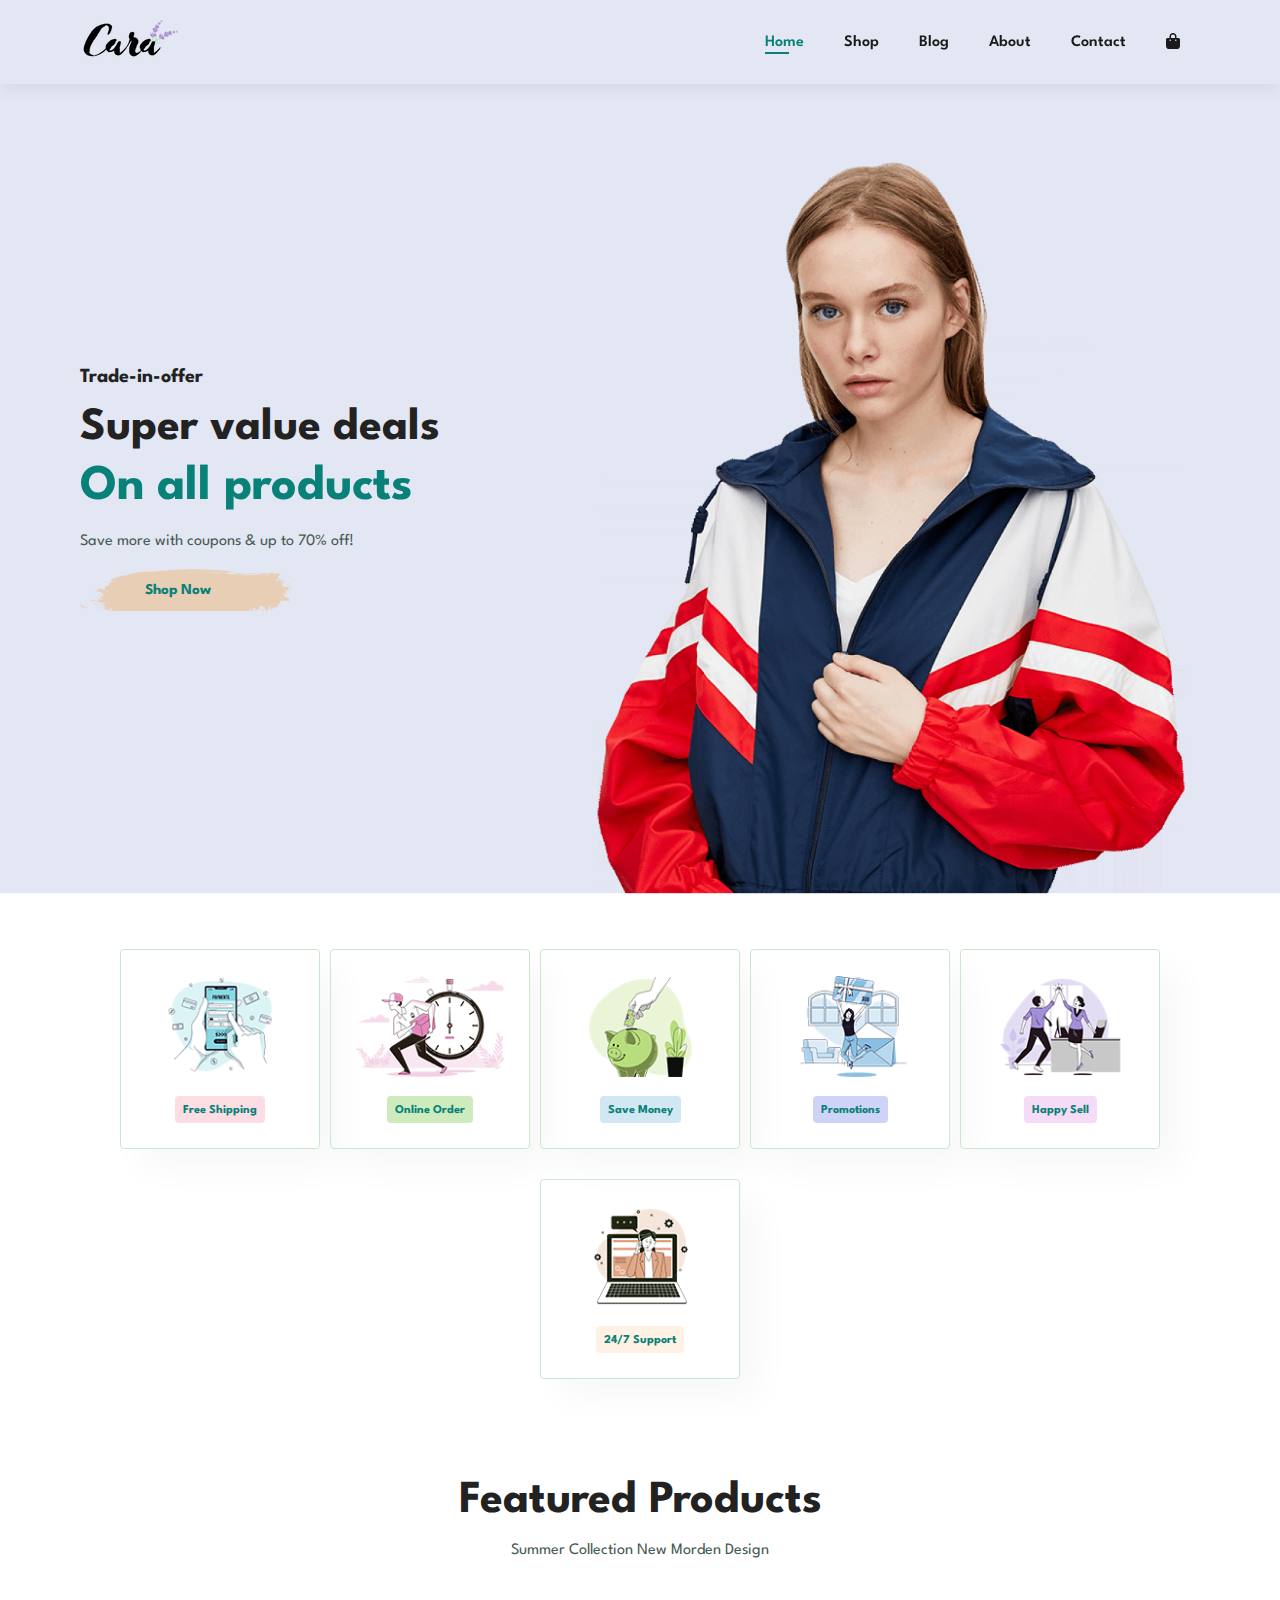
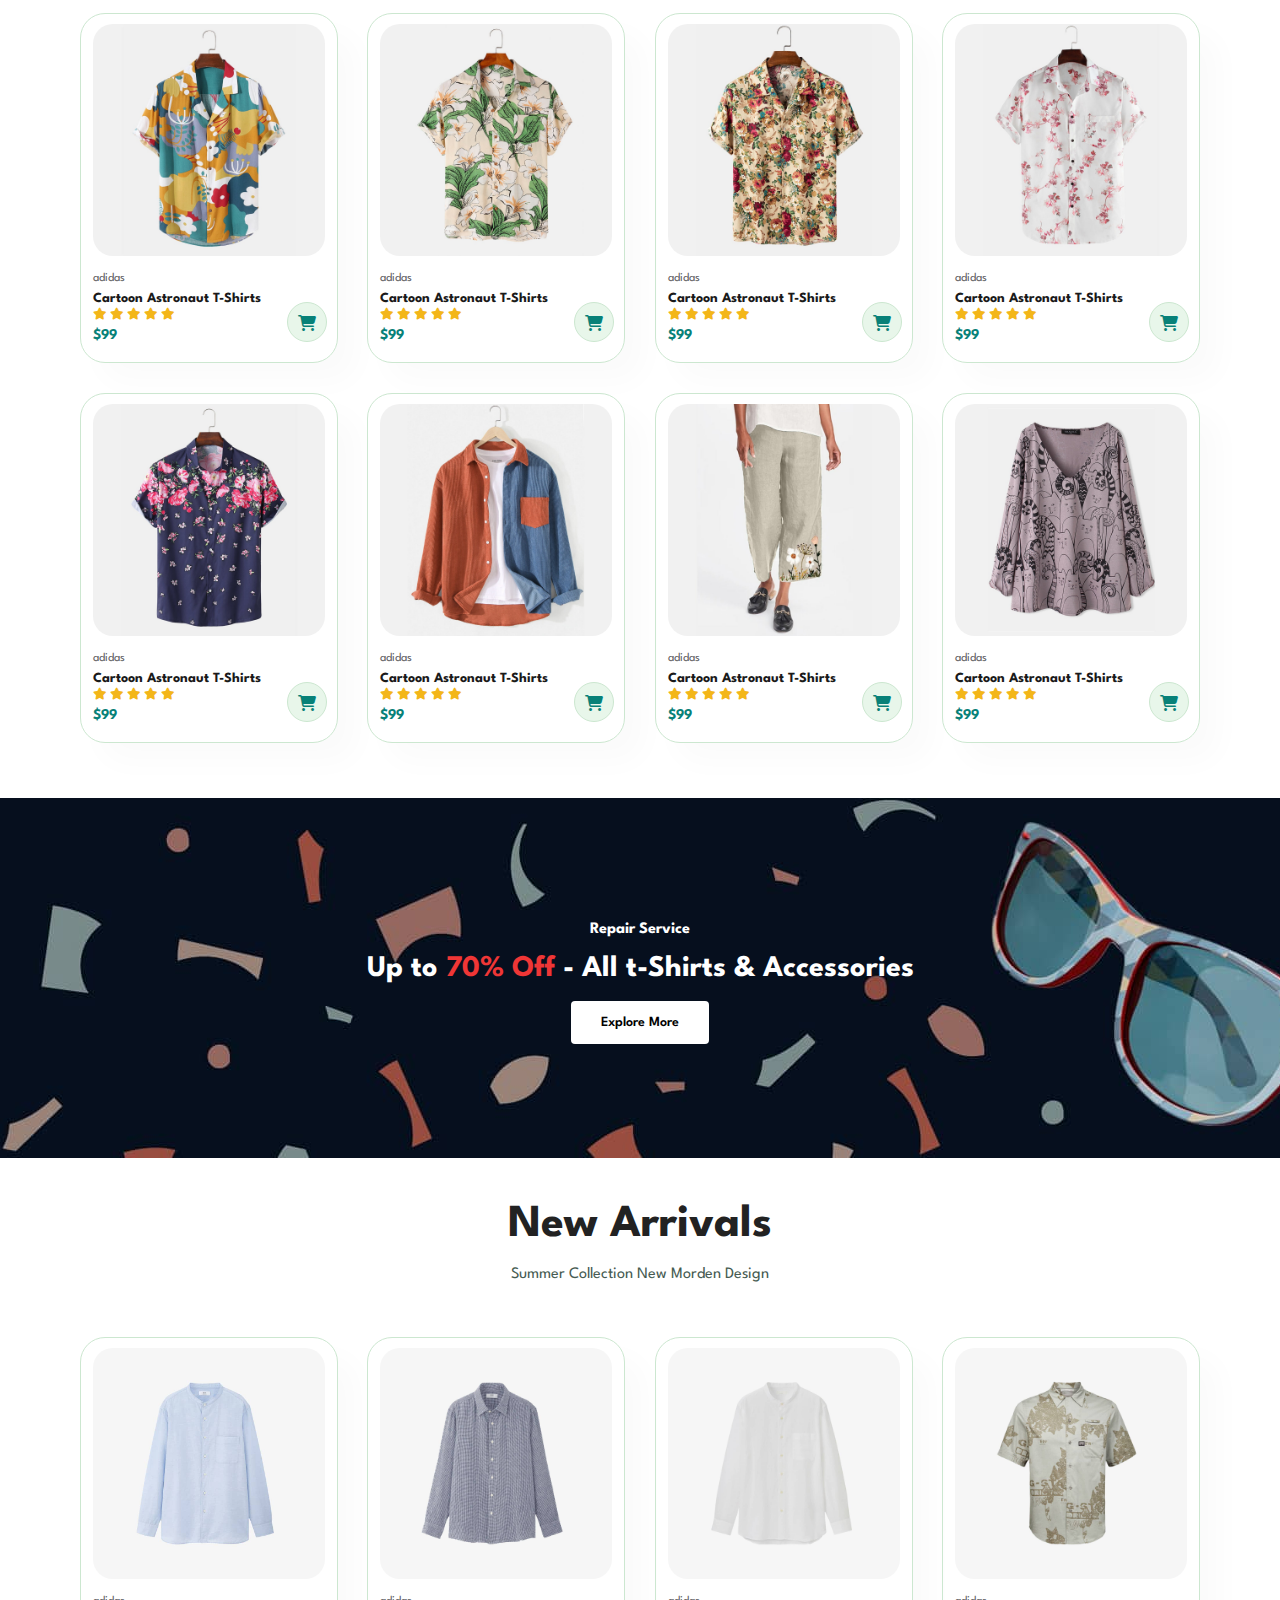
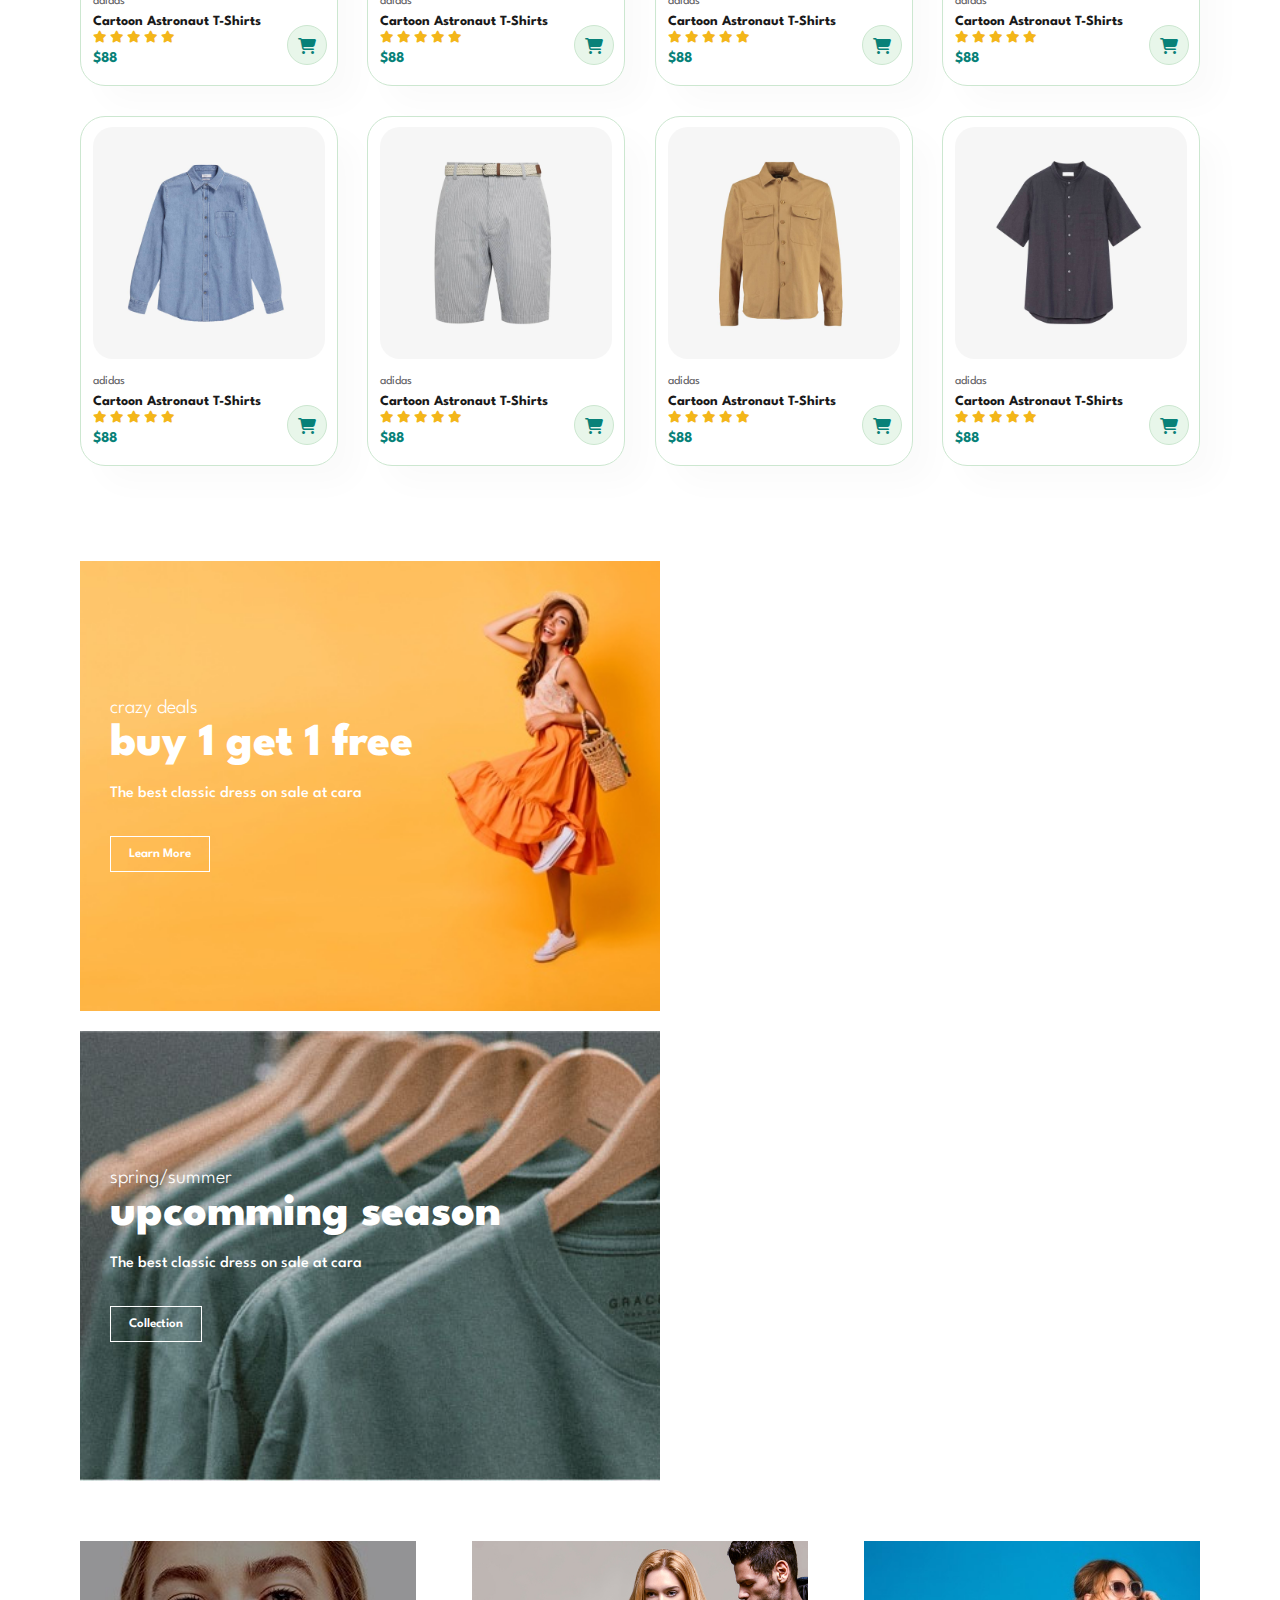
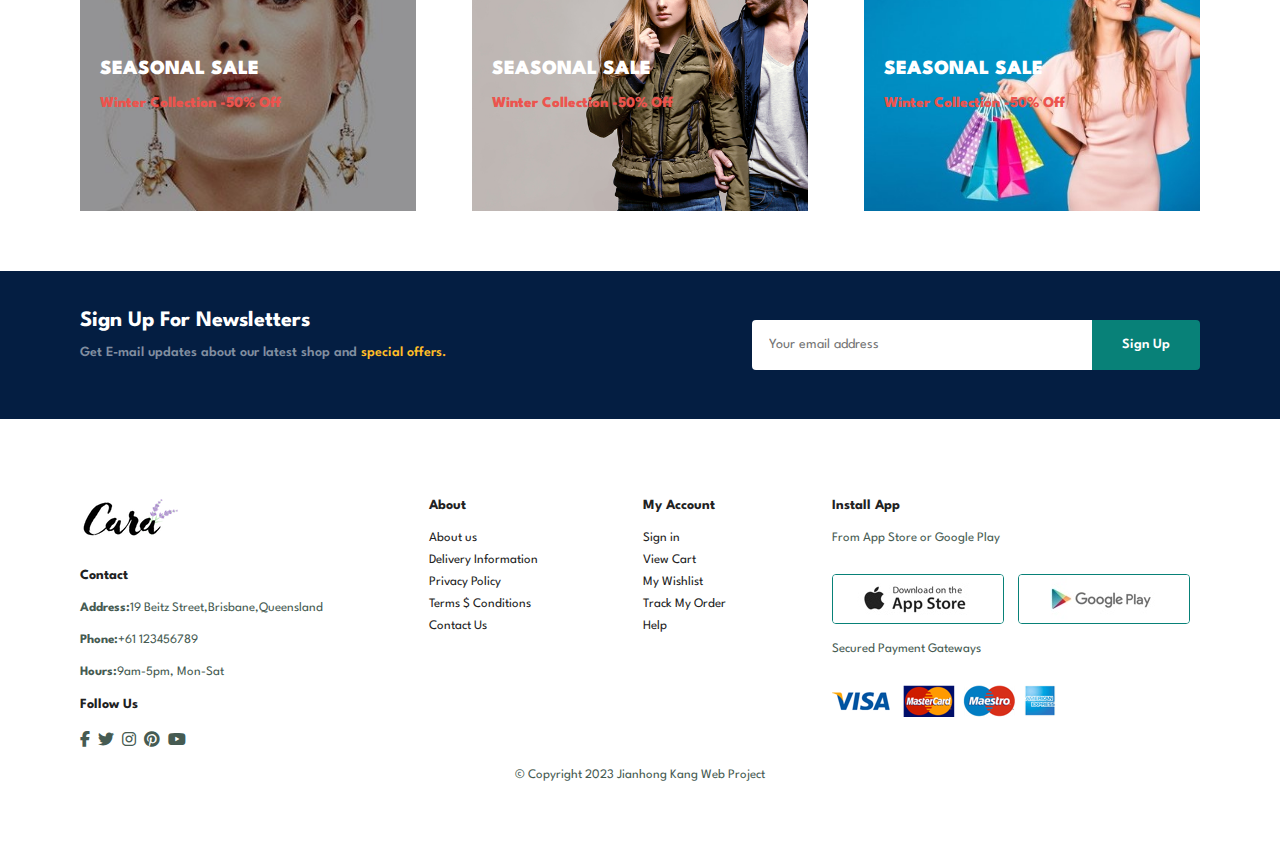
==== index.html @ f05ca439 "Updated Files" ====
<!DOCTYPE html>
<html lang="en">

    <head>
        <meta charset="UTF-8">
        <meta http-equiv="X-UA-Compatible" content="IE=edge">
        <meta name="viewport" content="width=device-width, initial-scale=1.0">
        <meta name="description" content="Welcome to Cala, we offer fasion and quality clothing at the best price in a sustainable way">
        <meta name="keywords" content="Cala,fashion,clothing,shopping">
        <title>Fasion and quality clothing at the best price | Cala AU</title>
        <link rel="stylesheet" href="style.css">
        <link rel="stylesheet" href="https://cdnjs.cloudflare.com/ajax/libs/font-awesome/6.2.1/css/all.min.css">
        
    </head>

    <body>
        <section id="header">
            <a href="#"><img src="./img/logo/logo.png" class="logo" alt=""></a>
        <div>
            <ul id="navbar">
                <li><a class="active" href="index.html">Home</a></li>
                <li><a href="shop.html">Shop</a></li>
                <li><a href="blog.html">Blog</a></li>
                <li><a href="about.html">About</a></li>
                <li><a href="contact.html">Contact</a></li>
                <li><a href="cart.html"><i id="lg-bag" class="fa fa-bag-shopping"></i></a></li>
                <a href="#"id="close"><i class="fa-solid fa-xmark"></i></a>
            </ul>
         </div>
         <div id="mobile">
            <a href="cart.html"><i class="fa fa-bag-shopping"></i></a>
            <i id="bar" class="fa-solid fa-bars"></i>
         </div>
        </section>

        <section id="hero">
        <h4>Trade-in-offer</h4>
        <h2>Super value deals</h2>
        <h1>On all products</h1>
        <p>Save more with coupons & up to 70% off! </p>
        <button>Shop Now</button>
        </section>
        
        <section id="feature" class="section-p1">
            <div class="fe-box">
                <img src="./img/features/f1.png">
                <h6>Free Shipping</h6>
            </div>
            <div class="fe-box">
                <img src="./img/features/f2.png">
                <h6>Online Order</h6>
            </div>
            <div class="fe-box">
                <img src="./img/features/f3.png">
                <h6>Save Money</h6>
            </div>
            <div class="fe-box">
                <img src="./img/features/f4.png">
                <h6>Promotions</h6>
            </div>
            <div class="fe-box">
                <img src="./img/features/f5.png">
                <h6>Happy Sell</h6>
            </div>
            <div class="fe-box">
                <img src="./img/features/f6.png">
                <h6>24/7 Support</h6>
            </div>
        </section>

        <section id="products" class="section-p1">
            <h2>Featured Products</h2>
            <p>Summer Collection New Morden Design</p>
            <div class="pro-container">
                <div class="pro-item">
                    <img src="./img/products/f1.jpg" alt="">
                    <div class="des">
                        <span>adidas</span>
                        <h5>Cartoon Astronaut T-Shirts</h5>
                        <div class="star">
                            <i class="fa-solid fa-star"></i>
                            <i class="fa-solid fa-star"></i>
                            <i class="fa-solid fa-star"></i>
                            <i class="fa-solid fa-star"></i>
                            <i class="fa-solid fa-star"></i>
                        </div>
                        <h4>$99</h4>
                    </div>
                        <a href="#"><i class="fa-solid fa-shopping-cart  cart" ></i></a>
                </div>
                <div class="pro-item">
                    <img src="./img/products/f2.jpg" alt="">
                    <div class="des">
                        <span>adidas</span>
                        <h5>Cartoon Astronaut T-Shirts</h5>
                        <div class="star">
                            <i class="fa-solid fa-star"></i>
                            <i class="fa-solid fa-star"></i>
                            <i class="fa-solid fa-star"></i>
                            <i class="fa-solid fa-star"></i>
                            <i class="fa-solid fa-star"></i>
                        </div>
                        <h4>$99</h4>
                    </div>
                        <a href="#"><i class="fa-solid fa-shopping-cart  cart" ></i></a>
                </div>
                <div class="pro-item">
                    <img src="./img/products/f3.jpg" alt="">
                    <div class="des">
                        <span>adidas</span>
                        <h5>Cartoon Astronaut T-Shirts</h5>
                        <div class="star">
                            <i class="fa-solid fa-star"></i>
                            <i class="fa-solid fa-star"></i>
                            <i class="fa-solid fa-star"></i>
                            <i class="fa-solid fa-star"></i>
                            <i class="fa-solid fa-star"></i>
                        </div>
                        <h4>$99</h4>
                    </div>
                        <a href="#"><i class="fa-solid fa-shopping-cart  cart" ></i></a>
                </div>
                <div class="pro-item">
                    <img src="./img/products/f4.jpg" alt="">
                    <div class="des">
                        <span>adidas</span>
                        <h5>Cartoon Astronaut T-Shirts</h5>
                        <div class="star">
                            <i class="fa-solid fa-star"></i>
                            <i class="fa-solid fa-star"></i>
                            <i class="fa-solid fa-star"></i>
                            <i class="fa-solid fa-star"></i>
                            <i class="fa-solid fa-star"></i>
                        </div>
                        <h4>$99</h4>
                    </div>
                        <a href="#"><i class="fa-solid fa-shopping-cart  cart" ></i></a>
                </div>
                <div class="pro-item">
                    <img src="./img/products/f5.jpg" alt="">
                    <div class="des">
                        <span>adidas</span>
                        <h5>Cartoon Astronaut T-Shirts</h5>
                        <div class="star">
                            <i class="fa-solid fa-star"></i>
                            <i class="fa-solid fa-star"></i>
                            <i class="fa-solid fa-star"></i>
                            <i class="fa-solid fa-star"></i>
                            <i class="fa-solid fa-star"></i>
                        </div>
                        <h4>$99</h4>
                    </div>
                        <a href="#"><i class="fa-solid fa-shopping-cart  cart" ></i></a>
                </div>
                <div class="pro-item">
                    <img src="./img/products/f6.jpg" alt="">
                    <div class="des">
                        <span>adidas</span>
                        <h5>Cartoon Astronaut T-Shirts</h5>
                        <div class="star">
                            <i class="fa-solid fa-star"></i>
                            <i class="fa-solid fa-star"></i>
                            <i class="fa-solid fa-star"></i>
                            <i class="fa-solid fa-star"></i>
                            <i class="fa-solid fa-star"></i>
                        </div>
                        <h4>$99</h4>
                    </div>
                        <a href="#"><i class="fa-solid fa-shopping-cart  cart" ></i></a>
                </div>
                <div class="pro-item">
                    <img src="./img/products/f7.jpg" alt="">
                    <div class="des">
                        <span>adidas</span>
                        <h5>Cartoon Astronaut T-Shirts</h5>
                        <div class="star">
                            <i class="fa-solid fa-star"></i>
                            <i class="fa-solid fa-star"></i>
                            <i class="fa-solid fa-star"></i>
                            <i class="fa-solid fa-star"></i>
                            <i class="fa-solid fa-star"></i>
                        </div>
                        <h4>$99</h4>
                    </div>
                        <a href="#"><i class="fa-solid fa-shopping-cart  cart" ></i></a>
                </div>
                <div class="pro-item">
                    <img src="./img/products/f8.jpg" alt="">
                    <div class="des">
                        <span>adidas</span>
                        <h5>Cartoon Astronaut T-Shirts</h5>
                        <div class="star">
                            <i class="fa-solid fa-star"></i>
                            <i class="fa-solid fa-star"></i>
                            <i class="fa-solid fa-star"></i>
                            <i class="fa-solid fa-star"></i>
                            <i class="fa-solid fa-star"></i>
                        </div>
                        <h4>$99</h4>
                    </div>
                        <a href="#"><i class="fa-solid fa-shopping-cart  cart" ></i></a>
                </div>
            </div>
           
        </section>

        <section id="banner" class="section-p1">
             <h4>Repair Service</h4>
             <h2>Up to<span> 70% Off </span> - All t-Shirts & Accessories</h2>
             <button class="normal">Explore More</button>
        </section>

        <section id="products" class="section-p1">
            <h2>New Arrivals</h2>
            <p>Summer Collection New Morden Design</p>
            <div class="pro-container">
                <div class="pro-item">
                    <img src="./img/products/n1.jpg" alt="">
                    <div class="des">
                        <span>adidas</span>
                        <h5>Cartoon Astronaut T-Shirts</h5>
                        <div class="star">
                            <i class="fa-solid fa-star"></i>
                            <i class="fa-solid fa-star"></i>
                            <i class="fa-solid fa-star"></i>
                            <i class="fa-solid fa-star"></i>
                            <i class="fa-solid fa-star"></i>
                        </div>
                        <h4>$88</h4>
                    </div>
                        <a href="#"><i class="fa-solid fa-shopping-cart cart" ></i></a>
                </div>
                <div class="pro-item">
                    <img src="./img/products/n2.jpg" alt="">
                    <div class="des">
                        <span>adidas</span>
                        <h5>Cartoon Astronaut T-Shirts</h5>
                        <div class="star">
                            <i class="fa-solid fa-star"></i>
                            <i class="fa-solid fa-star"></i>
                            <i class="fa-solid fa-star"></i>
                            <i class="fa-solid fa-star"></i>
                            <i class="fa-solid fa-star"></i>
                        </div>
                        <h4>$88</h4>
                    </div>
                        <a href="#"><i class="fa-solid fa-shopping-cart cart" ></i></a>
                </div>
                <div class="pro-item">
                    <img src="./img/products/n3.jpg" alt="">
                    <div class="des">
                        <span>adidas</span>
                        <h5>Cartoon Astronaut T-Shirts</h5>
                        <div class="star">
                            <i class="fa-solid fa-star"></i>
                            <i class="fa-solid fa-star"></i>
                            <i class="fa-solid fa-star"></i>
                            <i class="fa-solid fa-star"></i>
                            <i class="fa-solid fa-star"></i>
                        </div>
                        <h4>$88</h4>
                    </div>
                        <a href="#"><i class="fa-solid fa-shopping-cart cart" ></i></a>
                </div>
                <div class="pro-item">
                    <img src="./img/products/n4.jpg" alt="">
                    <div class="des">
                        <span>adidas</span>
                        <h5>Cartoon Astronaut T-Shirts</h5>
                        <div class="star">
                            <i class="fa-solid fa-star"></i>
                            <i class="fa-solid fa-star"></i>
                            <i class="fa-solid fa-star"></i>
                            <i class="fa-solid fa-star"></i>
                            <i class="fa-solid fa-star"></i>
                        </div>
                        <h4>$88</h4>
                    </div>
                        <a href="#"><i class="fa-solid fa-shopping-cart cart" ></i></a>
                </div>
                <div class="pro-item">
                    <img src="./img/products/n5.jpg" alt="">
                    <div class="des">
                        <span>adidas</span>
                        <h5>Cartoon Astronaut T-Shirts</h5>
                        <div class="star">
                            <i class="fa-solid fa-star"></i>
                            <i class="fa-solid fa-star"></i>
                            <i class="fa-solid fa-star"></i>
                            <i class="fa-solid fa-star"></i>
                            <i class="fa-solid fa-star"></i>
                        </div>
                        <h4>$88</h4>
                    </div>
                        <a href="#"><i class="fa-solid fa-shopping-cart cart" ></i></a>
                </div>
                <div class="pro-item">
                    <img src="./img/products/n6.jpg" alt="">
                    <div class="des">
                        <span>adidas</span>
                        <h5>Cartoon Astronaut T-Shirts</h5>
                        <div class="star">
                            <i class="fa-solid fa-star"></i>
                            <i class="fa-solid fa-star"></i>
                            <i class="fa-solid fa-star"></i>
                            <i class="fa-solid fa-star"></i>
                            <i class="fa-solid fa-star"></i>
                        </div>
                        <h4>$88</h4>
                    </div>
                        <a href="#"><i class="fa-solid fa-shopping-cart cart" ></i></a>
                </div>
                <div class="pro-item">
                    <img src="./img/products/n7.jpg" alt="">
                    <div class="des">
                        <span>adidas</span>
                        <h5>Cartoon Astronaut T-Shirts</h5>
                        <div class="star">
                            <i class="fa-solid fa-star"></i>
                            <i class="fa-solid fa-star"></i>
                            <i class="fa-solid fa-star"></i>
                            <i class="fa-solid fa-star"></i>
                            <i class="fa-solid fa-star"></i>
                        </div>
                        <h4>$88</h4>
                    </div>
                        <a href="#"><i class="fa-solid fa-shopping-cart cart" ></i></a>
                </div>
                <div class="pro-item">
                    <img src="./img/products/n8.jpg" alt="">
                    <div class="des">
                        <span>adidas</span>
                        <h5>Cartoon Astronaut T-Shirts</h5>
                        <div class="star">
                            <i class="fa-solid fa-star"></i>
                            <i class="fa-solid fa-star"></i>
                            <i class="fa-solid fa-star"></i>
                            <i class="fa-solid fa-star"></i>
                            <i class="fa-solid fa-star"></i>
                        </div>
                        <h4>$88</h4>
                    </div>
                        <a href="#"><i class="fa-solid fa-shopping-cart cart" ></i></a>
                </div>
            </div>
        </section>

        <section id="sm-banner" class="section-p1">
           <div class="banner-box">
            <h4>crazy deals</h4>
            <h2>buy 1 get 1 free</h2>
            <p>The best classic dress on sale at cara</p>
            <button class="white">Learn More</button>
           </div>
           <div class="banner-box banner-box2">
            <h4>spring/summer</h4>
            <h2>upcomming season</h2>
            <p>The best classic dress on sale at cara</p>
            <button class="white">Collection</button>
            </div>
       </section>

        <section id="banner3">
            <div class="banner-box">
                <h2>SEASONAL SALE</h2>
                <h3>Winter Collection -50% Off</h3>
            </div>
            <div class="banner-box banner-box3">
                <h2>SEASONAL SALE</h2>
                <h3>Winter Collection -50% Off</h3>
            </div>
            <div class="banner-box banner-box4">
                <h2>SEASONAL SALE</h2>
                <h3>Winter Collection -50% Off</h3>
            </div>

        </section>

        <section id="newsletter" class="section-p1 section-m1">
            <div class="newstext">
              <h4>Sign Up For Newsletters</h4>  
              <p>Get E-mail updates about our latest shop and <span> special offers.</span></p>
            </div>
            <div class="form">
                <input type="text" placeholder="Your email address">
                <button class="normal">Sign Up</button> 
            </div>
        </section>

        <footer id="footer" class="section-p1">
            <div class="col">
                <img class="logo" src="./img/logo/logo.png" alt="">
                <h4>Contact</h4>
                <p><strong>Address:</strong>19 Beitz Street,Brisbane,Queensland</p>
                <p><strong>Phone:</strong>+61 123456789</p>
                <p><strong>Hours:</strong>9am-5pm, Mon-Sat</p>
                <h4>Follow Us</h4>
                <div class="follow">
                    <i class="fa-brands fa-facebook-f"></i>
                    <i class="fa-brands fa-twitter"></i>
                    <i class="fa-brands fa-instagram"></i>
                    <i class="fa-brands fa-pinterest"></i>
                    <i class="fa-brands fa-youtube"></i>
                </div>
            </div>
            <div class="col">
                <h4>About</h4>
                <a href="#">About us</a>
                <a href="#">Delivery Information</a>
                <a href="#">Privacy Policy</a>
                <a href="#">Terms $ Conditions</a>
                <a href="#">Contact Us</a>
            </div>
            <div class="col">
                <h4>My Account</h4>
                <a href="#">Sign in</a>
                <a href="#">View Cart</a>
                <a href="#">My Wishlist</a>
                <a href="#">Track My Order</a>
                <a href="#">Help</a>
            </div>
            <div class="col install">
                <h4>Install App</h4>
                <p>From App Store or Google Play</p>
                <div class="row">
                <img src="./img/pay/app.jpg" alt="">
                <img src="./img/pay/play.jpg" alt="">
                </div>
                <p>Secured Payment Gateways </p>
                <img src="./img/pay/pay.png" alt="">
                </div>
                <div class="copyright">
                    <p>© Copyright 2023 Jianhong Kang Web Project</p>
                </div>
            </div>
        </footer>
        <script src="script.js"></script>
       
   

    </body>

</html>
---- style.css ----
@import url("https://fonts.googleapis.com/css2?family=Spartan:wght@100;200;300;400;500;600;700;800;900&display=swap");
* {
  margin: 0;
  padding: 0;
  box-sizing: border-box;
  font-family: "Spartan", sans-serif;
}

html {
  scroll-behavior: smooth;
}

/* Global Styles */

h1 {
  font-size: 50px;
  line-height: 64px;
  color: #222;
}

h2 {
  font-size: 46px;
  line-height: 54px;
  color: #222;
}

h4 {
  font-size: 20px;
  color: #222;
}

h6 {
  font-weight: 700;
  font-size: 12px;
}

p {
  font-size: 16px;
  color: #465b52;
  margin: 15px 0 20px 0;
}

.section-p1 {
  padding: 40px 80px;
}

.section-m1 {
  margin: 40px 0;
}

button.normal{
  font-size: 14px;
  font-weight: 600;
  padding: 15px 30px;
  color: #000;
  background-color: #fff;
  border-radius: 4px;
  cursor: pointer;
  border: none;
  outline: none;
  transition: 0.2s;
}
button.white{
  font-size: 13px;
  font-weight: 600;
  padding: 11px 18px;
  color: #fff;
  background-color: transparent;
  cursor: pointer;
  border: 1px solid #fff;
  outline: none;
  transition: 0.2s;
}
body {
  width: 100%;
}

/* Header Start */

#header{
  display: flex;
  align-items: center;
  justify-content: space-between;
  padding: 20px 80px;
  background: #e3e6f3;
  box-shadow: 0 5px 15px rgba(0,0,0,0.06);
  z-index: 999;
  position: sticky;
  top:0;
  left:0;
}
#navbar{
  display: flex;
  align-items: center;
  justify-content:center;
}
#navbar li{
  position: relative;
  list-style: none;
  padding: 0 20px;
}
#navbar li a{
  text-decoration: none;
  font-size: 16px;
  font-weight: 600;
  color: #1a1a1a;
  transition: 0.3s ease;
}
#navbar li a:hover,
#navbar li a.active{
  color: #088178;
}
#navbar li a.active::after,
#navbar li a:hover::after{
  position: absolute;
  content: "";
  width: 30%;
  height: 2px;
  background: #088178;
  position: absolute;
  bottom: -4px;
  left:20px; 
} 
#mobile{
  display: none;
  align-items: center;
}
#close{
  display: none;
}

/* Home Page */
#hero{
  background-image: url("./img/logo/hero4.png");
  background-size: cover;
  height: 90vh; 
  width: 100%;
  background-position: top 25% right 0;
  display: flex;
  flex-direction: column;
  align-items: flex-start;
  justify-content: center;
  padding: 0 80px;
}
#hero h4{
  padding-bottom: 15px;
}
#hero h1{
  color: #088178;
}
#hero button{
  background-image: url("./img/logo/button.png");
  background-color: transparent;
  color: #088178;
  border: 0;
  padding: 14px 80px 14px 65px;
  background-repeat:no-repeat;
  font-size: 15px;
  font-weight: 700;
  cursor: pointer;
}

/* feature page */
#feature {
  display: flex;
  flex-wrap: wrap;
  align-content: center;
  justify-content: center;
  align-items: center;
  
}
#feature .fe-box{
  width: 200px;
  text-align: center;
  padding: 25px 25px;
  margin: 15px 5px;
  box-shadow: 20px 20px 34px rgba(0,0,0,0.03);
  border: 1px solid #cce7d0;
  border-radius: 4px;
}
#feature .fe-box:hover{
  box-shadow: 10px 10px 54px rgba(70,62,221,0.1);
}
#feature .fe-box img{
  width: 100%;
  margin-bottom: 15px;
}
#feature .fe-box h6{
  display: inline-block;
  padding: 9px 8px 6px 8px;
  line-height: 1;
  border-radius: 4px;
  color: #088178;
  background-color: #fddde4;
}
#feature .fe-box:nth-child(2) h6{
  background-color: #cdebbc;
}
#feature .fe-box:nth-child(3) h6{
  background-color: #d1e8f2;
}
#feature .fe-box:nth-child(4) h6{
  background-color: #cdd4f8;
}
#feature .fe-box:nth-child(5) h6{
  background-color: #f6dbf6;
}
#feature .fe-box:nth-child(6) h6{
  background-color: #fff2e5;
}

/* Featured Products */
#products{
  text-align: center;
}
#products .pro-container{
  display: flex;
  justify-content: space-between;
  flex-wrap: wrap;
  padding-top: 20px;

}
#products .pro-item{
  position: relative;
  width: 23%;
  min-width: 250px;
  padding:10px 12px;
  border: 1px solid #cce7d0;
  border-radius: 25px;
  cursor: pointer;
  box-shadow: 20px 20px 30px rgba(0,0,0,0.02);
  margin: 15px 0;
  transition: 0.2s ease;
}
#products .pro-item:hover{
  box-shadow: 20px 20px 30px rgba(0,0,0,0.06);
}
#products .pro-item img{
  width: 100%;
  border-radius: 20px;
}
#products .des{
  text-align: start;
  padding: 10px 0;
}
#products .des span{
  color: #606063;
  font-size: 12px;
}
#products .des h5{
  padding: 7px 0 3px;
  color: #1a1a1a;
  font-size: 14px;
}
#products .star{
  font-size: 12px;
  color: rgb(243, 182, 25);
}
#products .des h4{
  padding-top: 7px;
  color:#088178;
  font-size: 15px;
  font-weight: 700;
}
#products .pro-item .cart{
  position: absolute;
  width: 40px;
  height: 40px;
  line-height: 40px;
  background-color: #e8f6ea;
  border-radius: 50px;
  font-weight: 600;
  color: #088178;
  border: 1px solid #cce7d0;
  bottom: 20px;
  right: 10px;
}
#banner{
  display: flex;
  flex-direction: column;
  justify-content: center;
  align-items: center;
  text-align: center;
  width: 100%;
  height: 40vh;
  background-image: url("./img/banner/b2.jpg");
  background-size: cover;
  background-position: center;
}
#banner h4{
  padding-top:10px;
  color: #fff;
  font-size: 16px;
  font-weight: 700;
}
#banner h2 {
  color: #fff;
  font-size: 30px;
  padding: 5px 0;
}
#banner h2 span{
  color: #ef3636;
}
#banner button:hover{
 background-color: #088178;
 color: #fff;
}
#sm-banner{
 display: flex;
 flex-wrap: wrap;
 justify-content: space-between;
}
#sm-banner .banner-box{
  display: flex;
  flex-direction: column;
  justify-content: center;
  align-items: flex-start;
  background-image: url("./img/banner/b17.jpg");
  min-width: 580px;
  height: 50vh;
  background-size: cover;
  background-position: center;
  padding: 30px;
  margin-bottom: 20px;
}
#sm-banner .banner-box h4{
  color: #fff;
  font-size: 20px;
  font-weight: 300;
}
#sm-banner .banner-box h2{
  color: #fff;
  font-size: 28x;
  font-weight: 800;
}
#sm-banner .banner-box p{
  color: #fff;
  font-size: 14x;
  font-weight: 500;
  padding-bottom: 15px;
}
#sm-banner .banner-box:hover button{
  background: #088178;
  border: 1px solid #088178;
 }
 #sm-banner .banner-box2{
  background-image: url("./img/banner/b10.jpg");
}

#banner3{
  display: flex;
  flex-wrap: wrap;
  justify-content: space-between;
  padding: 0 80px;
}
#banner3 h2{
  color: #fff;
  font-weight: 900;
  font-size: 20px;
}
#banner3 h3{
  color: #ec544e;
  font-weight: 800;
  font-size: 15px;
}
#banner3 .banner-box{
  display: flex;
  flex-direction: column;
  justify-content: center;
  align-items: flex-start;
  background-image: url("./img/banner/b7.jpg");
  min-width: 30%;
  height: 30vh;
  background-size: cover;
  background-position: center;
  padding: 20px;
  margin-bottom: 20px;
}
#banner3 .banner-box3{
  background-image: url("./img/banner/b4.jpg");
}
#banner3 .banner-box4{
  background-image: url("./img/banner/b18.jpg");
}

/* Newsletter Section */
#newsletter{
  display: flex;
  flex-wrap: wrap;
  justify-content: space-between;
  align-items: center;
  background-image: url("./img/banner/b14.jpg");
  background-repeat: no-repeat;
  background-position: 20% 30% ;
  background-color: #041e42;
}
#newsletter h4{
  font-size: 22px;
  font-weight: 700;
  color: #fff;
}
#newsletter p{
  font-size: 14px;
  font-weight: 600;
  color: #818ea0;
}
#newsletter p span{
  color: #ffbd27;
}
#newsletter .form{
  display: flex;
  width: 40%;
}
#newsletter input{
  width: 100%;
  height: 3.125rem;
  padding: 0 1rem;
  font-size: 14px;
  border: 1px solid transparent;
  border-radius: 4px;
  outline: none;
  border-top-right-radius: 0;
  border-bottom-right-radius: 0;
}
#newsletter button{
  background-color: #088178;
  color: #fff;
  white-space: nowrap;
  border-top-left-radius: 0;
  border-bottom-left-radius: 0;
}

/* footer section */

footer{
  display: flex;
  flex-wrap: wrap;
  justify-content: space-between;
}
footer .col{
  display: flex;
  flex-direction: column;
  align-items: flex-start;
  margin-bottom: 20px;
}
footer .logo{
  margin-bottom: 30px;
}
footer h4{
  font-size: 14px;
  padding-bottom: 20px;
}
footer p{
  font-size: 13px;
  margin: 0 0 20px 0;
}
footer a{
  font-size: 13px;
  text-decoration: none;
  color: #222;
  margin-bottom: 10px;
}
footer .install .row img{
  border: 1px solid #088178;
  border-radius: 4px;
}
footer .install img{
  margin: 10px 10px 15px 0;
}
footer .follow i{
  color: #465b52;
  padding-right: 4px;
  cursor: pointer;
}
footer .follow i:hover,
footer .col a:hover{
 color: #088178;
}
footer .copyright{
  width: 100%;
  text-align: center;
}


/*Shop Page */
#page-header{
  display: flex;
  justify-content: center;
  text-align: center;
  flex-direction: column;
  padding: 14px;
  height: 40vh;
  background-image: url(./img/banner/b1.jpg);
  background-repeat: no-repeat;
  background-size: cover;
}
#page-header h1,
#page-header p{
color: #fff;
}
#pagination{
  text-align: center;
}
#pagination a{
  text-decoration: none;
  background-color: #088178;
  padding: 15px 20px;
  border-radius: 4px;
  color:#fff;
  font-weight: 699;
}
#pagination a i{
font-size: 16px;
font-weight: 600;
}

/* single product*/
#prodetails{
  display: flex;
  margin-top: 20px;
}
#prodetails .single-pro-img{
  width: 40%;
  margin-right: 50px;
}
.small-img-group{
  display: flex;
  justify-content: space-between;
}
.small-img-col{
  flex-basis: 24%;
  cursor: pointer;
}
#prodetails .single-pro-details{
  width: 50%;
  padding-top: 30px;
}
#prodetails .single-pro-details h4{
  padding:40px 0 20px 0;
}
#prodetails .single-pro-details h2{
  font-size: 26px;
}
#prodetails .single-pro-details select{
  display: block;
  padding: 5px 10px;
  margin-bottom: 15px;
}
#prodetails .single-pro-details input{
  width: 50px;
  height: 47px;
  padding-left: 10px;
  font-size: 16px;
  margin-right: 10px;
}
#prodetails .single-pro-details input:focus{
  outline: none;
}
#prodetails .single-pro-details button{
  background-color: #088178;
  color: #fff;
}
.single-pro-details span{
  line-height: 25px;
}
/* blog page */
#page-header.blog-header{
background-image: url("./img/banner/b19.jpg");
}
#blog{
  padding: 150px 150px 0 150px;
}
#blog .blog-box{
  display: flex;
  align-items: center;
  width: 100%;
  position: relative;
  padding-bottom: 90px;
}
#blog .blog-img{
  width: 50%;
  margin-right: 40px;
}
#blog img{
  width: 100%;
  height: 300px;
  object-fit: cover;
}
#blog .blog-content{
  width: 50%;

}
#blog .blog-content a{
  text-decoration: none;
  font-size: 11px;
  font-weight: 700;
  color: #000;
  position: relative;
  transition: 0.3s;
}
#blog .blog-content a::after{
  content: "";
  width: 50px;
  height: 1px;
  background-color: #000;
  position: absolute;
  top: 4px;
  right: -60px;
}
#blog .blog-content a:hover{
  color: #088178;
}
#blog .blog-content a:hover::after{
  background-color: #088178;
}
#blog .blog-box h1{
  position: absolute;
  top:-40px;
  left: 0;
  font-size: 70px;
  font-weight: 700;
  color: #c9cbce;
  z-index: -9;
}

/* about page */

#page-header.about-header{
  background-image: url("./img/about/banner.png");
}
#about-head{
  display: flex;
  align-items: center;
}
#about-head img{
  width: 50%;
  height: auto;
}
#about-head div{
  padding-left: 40px;
}
#about-app{
   text-align: center;
}
#about-app .video{
  width: 70%;
  height: 100%;
  margin: 30px auto 0;
 
}
#about-app .video video{
  width: 100%;
  height: 100%;
  border-radius: 20px;
}

/* contact page */

#contact-details
{
  display: flex;
  align-items: center;
  justify-content: space-between;
}
#contact-details .details{
  width: 40%;
}
#contact-details .details span,
#form-details form span{
  font-size: 12px;
}
#contact-details .details h2,
#form-details form h2{
  font-size: 26px;
  font-weight: 700;
  line-height: 35px;
  padding: 20px 0;
}
#contact-details .details h3{
  font-size: 20px;
  padding-bottom: 15px;
}
#contact-details .contact-info li{
 list-style: none;
 display: flex;
 padding: 10px 0;
}
#contact-details .contact-info li i{
  font-size: 14px;
  padding-right: 22px;
 }
 #contact-details .contact-info li p{
  font-size: 14px;
  margin: 0;
 }
 #contact-details .map {
  width: 55%;
  height: 400px;
 }
 #contact-details .map iframe{
  width: 100%;
  height: 100%;
 }
 
#form-details {
  display: flex;
  justify-content: space-between;
  margin: 30px;
  padding: 80px;
  border: 2px  solid #e1e1e1;
}

#form-details form{
  width: 65%;
  display: flex;
  flex-direction: column;
  align-items: flex-start;
}
#form-details form input,
#form-details form textarea{
    width: 100%;
    padding: 12px 15px;
    outline: none;
    margin-bottom: 20px;
    border: 1px solid #e1e1e1;
}
#form-details form button {
  background-color: #088178;
  color: white;
}
#form-details .people div{
  padding-bottom: 25px;
  display: flex;
  align-items: flex-start;
}
#form-details .people div img{
  width: 65px;
  height: 65px;
  object-fit: cover;
  margin-right: 15px;
}

#form-details .people div p {
  margin: 0;
  font-size: 13px;
  line-height: 25px;
}

#form-details .people div p span {
  display: block;
  font-size: 16px;
  font-weight: 600;
  color: #000;
  }

  /* cart page  */
#cart {
    overflow: auto;
  }
#cart table{
  width: 100%;
  border-collapse: collapse;  
  table-layout: fixed;
  white-space: nowrap;
}
#cart table img{
 width: 70px;
}
#cart table td:nth-child(1){
  width: 100px;
  text-align: center;
}
#cart table td:nth-child(2){
  width: 150px;
  text-align: center;
}
#cart table td:nth-child(3){
  width: 250px;
  text-align: center;
}
#cart table td:nth-child(4),
#cart table td:nth-child(5),
#cart table td:nth-child(6){
  width: 150px;
  text-align: center;
}
#cart table td:nth-child(5) input {
  width: 70px;
  padding: 10px 5px 10px 15px;
}
#cart table thead {
  border: 1px solid #e2e9e1;
  border-left: none;
  border-right: none;
}
#cart table thead td {
  font-weight: 700;
  text-transform: uppercase;
  font-size: 13px;
  padding: 18px 0;
}
#cart table tbody tr td {
  padding-top: 15px;
}

#cart table tbody td {
  font-size: 13px;
} 
#cart-add{
  display: flex;
  flex-wrap: wrap;
  justify-content: space-between;
}
#coupon {
  width: 50%;
  margin-bottom: 30px;
}
#coupon h3,
#subtotal h3 {
  padding-bottom: 15px;
}
#coupon input {
  padding: 10px 20px;
  outline: none;
  width: 60%;
  margin-right: 10px;
  border: 1px solid #e2e9e1;
}
#coupon button ,
#subtotal button{
    background-color: #088178;
    color: white;
    padding: 12px 20px;
}
#subtotal {
  width: 50%;
  margin-bottom: 30px;
  border: 1px solid #e2e9e1;
  padding: 30px;
}
#subtotal table {
  border-collapse: collapse;       
  width: 100%;
  margin-bottom: 20px;
  }
  #subtotal table td {
  width: 50%;
  border: 1px solid #e2e9e1;
  padding: 10px;
  font-size: 13px;
  }



/* Start Responsive "Media Query" */

@media (max-width:820px) {
  .section-p1 {
    padding: 40px 40px;
  }
  #navbar {
    display: flex;
    flex-direction: column;
    align-items: flex-start;
    justify-content:flex-start;
    position: fixed; 
    top:0;
    right: -300px; 
    height: 100vh;
    width: 300px; 
    background-color: #e3e6f3;
    box-shadow: 0 40px 60px rgba(0,0,0,0.1);
    padding:  80px 0 0 10px;
    transition: 0.3s; 
 } 
#navbar li {
  margin-bottom: 25px;
}
#navbar.active{
  right: 0px;
}
#mobile{
  display: flex;
  align-items: center;
}
#mobile i{
  color: #1a1a1a;
  font-size: 24px;
  padding-left: 20px;
  } 
  #close{
    display: initial;
    position: absolute;
    top: 30px;
    left: 30px;
    color: #222;
    font-size: 24px;
  }
  #lg-bag{
    display: none;
  }
  #hero{
    height: 70vh;
    padding: 0 80px;
    background-position: top 30% right 30%;
  }
  #feature{
    justify-content: center;
  }
  #feature .fe-box{
    margin: 15px 15px;
  }
  #products .pro-container{
    justify-content: center;
  }
  #products .pro-item{
    margin: 15px;
  }
  #banner{
    height: 20vh;
  }
  #sm-banner .banner-box{
    min-width: 100%;
    height: 30vh;
 }
 #sm-banner .banner-box2{
  margin-top: 20px;
}
  #banner3{
    padding: 0 40px;
  }
  #banner3 .banner-box{
    width: 28%;
}
#newsletter .form {
  width: 70%;
}

/* contact page */
#form-details {
  padding: 40px;
}

#form-details form {
  width: 50%;
}



}

 @media (max-width:477px) {
  .section-p1 {
    padding: 20px;
  }
  #header{
    padding: 10px 30px;
  }
  h1 {
    font-size: 38px;
  }
  h2 {
    font-size: 32px;
  }
  #hero {
    padding: 0 20px;
    background-position: 55%;
}
#feature{
  justify-content: space-between;
}
#feature .fe-box{
  width: 155px;
  margin: 0 0 15px 0;
}
#products .pro-item{
  width:100%;
}
#banner{
  height: 40vh;
}
#sm-banner .banner-box{
  height: 40vh;
}
#sm-banner .banner-box2{
  margin-top: 20px;
}
#banner3 {
  padding: 0 20px;
}
#banner3 .banner-box {
  width: 100%;
}
#newsletter{
  padding:  40px 20px;
}
#newsletter .form {
  width: 100%;
}
footer .copyright {
  text-align: start;
}

/* single product*/
#prodetails{
  display: flex;
  flex-direction: column;
}
#prodetails .single-pro-img {
  width: 100%;
  margin-right: 0px;
}
#prodetails .single-pro-details{
  width: 100%;
}

/* blog page */
#blog{
  padding: 100px 20px 0 20px;
}
#blog .blog-box{
  display: flex;
  flex-direction: column;
  align-items: flex-start;
}
#blog .blog-img{
  width: 100%;
  margin-right: 0px;
  padding-bottom: 10px;
}
#blog .blog-content{
  width: 100%;
 }

 /* about page */
 #about-head {
  flex-direction: column;
}
#about-head img {
  width: 100%;
  margin-bottom: 20px;
}
#about-head div {
  padding-left: 0px;
}
#about-head div h2{
  text-align: center;
}

/* contact page */
#contact-details {
  flex-direction: column;
}
#contact-details .details {
  width: 100%;
  margin-bottom: 30px;
}
#contact-details .map {
  width: 100%;
}
#form-details {
  margin: 10px;
  padding: 30px 10px;
  flex-wrap: wrap;
}

#form-details form {
  width: 100%;
  margin-bottom: 30px;
}

/* cart page */
#cart-add {
  flex-direction: column;
}
#coupon {
  width: 100%;
}
#subtotal {
  width: 100%;
  padding: 20px;
}

}
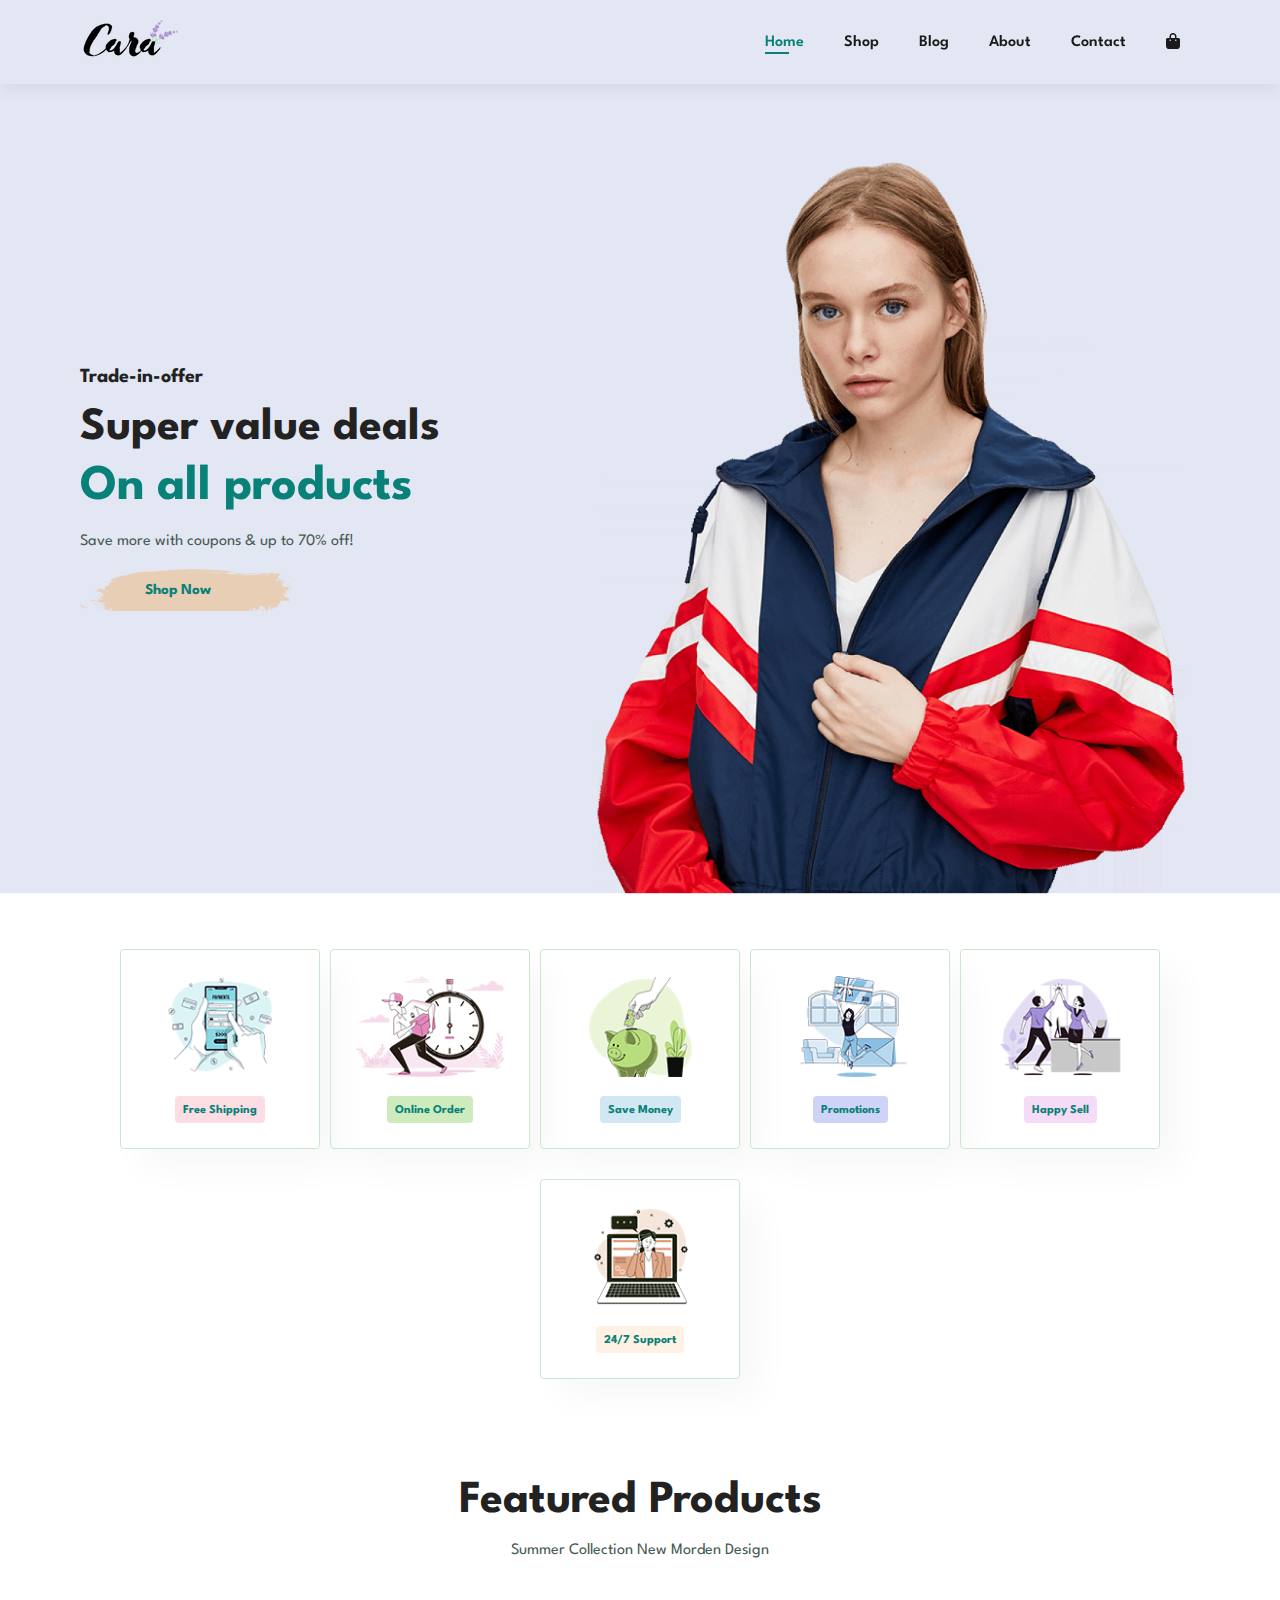
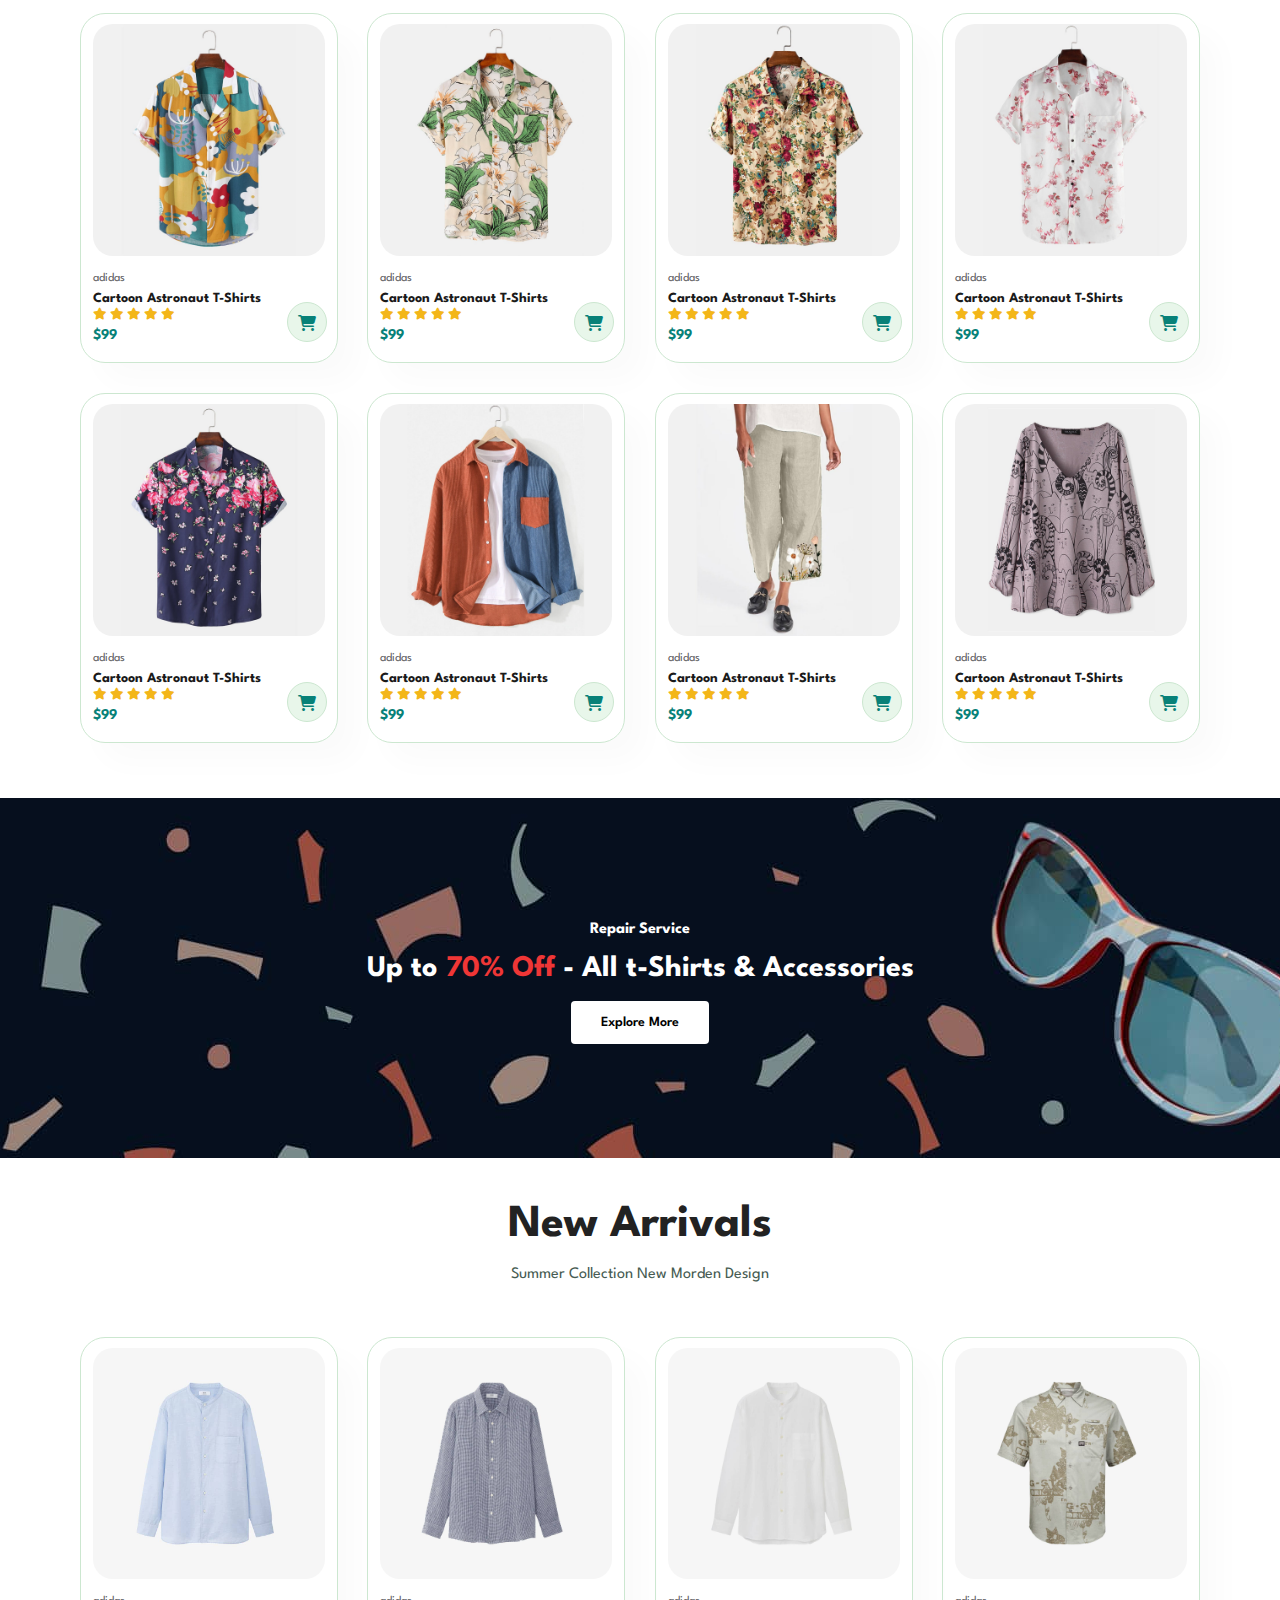
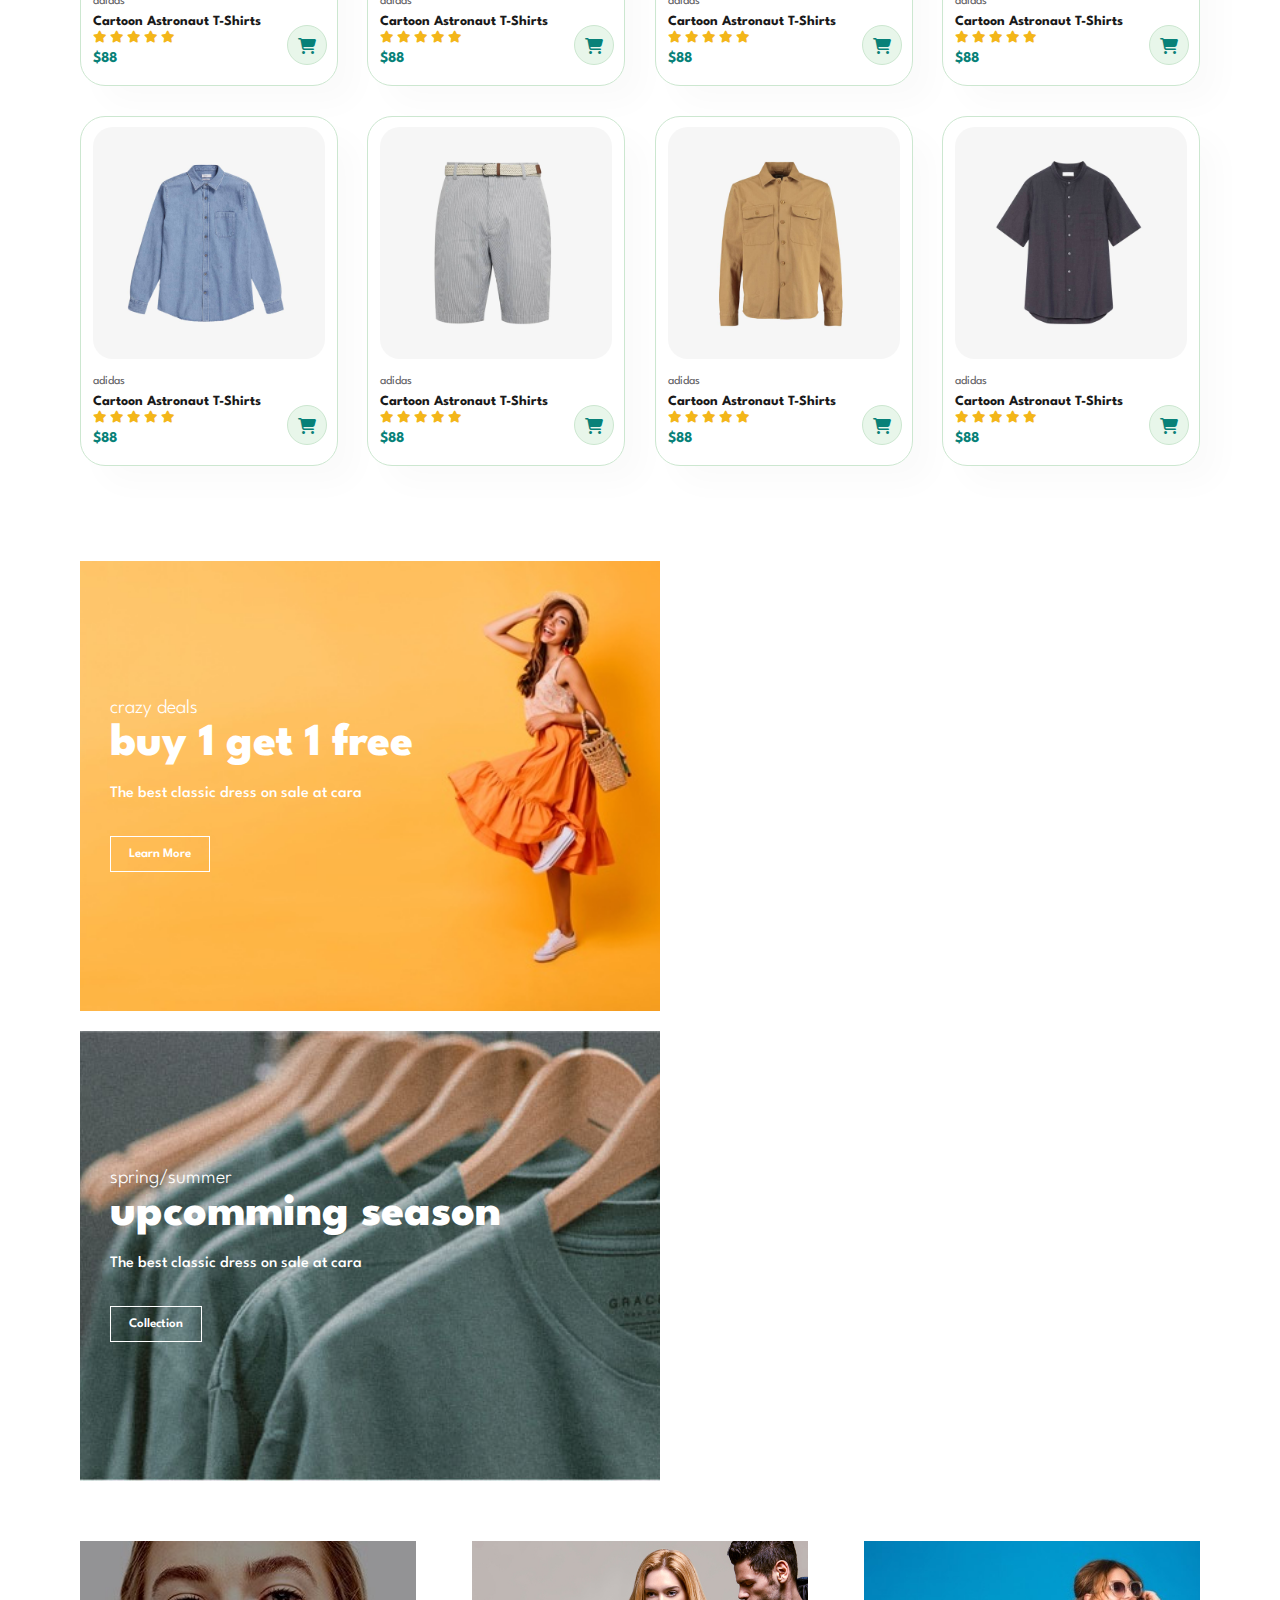
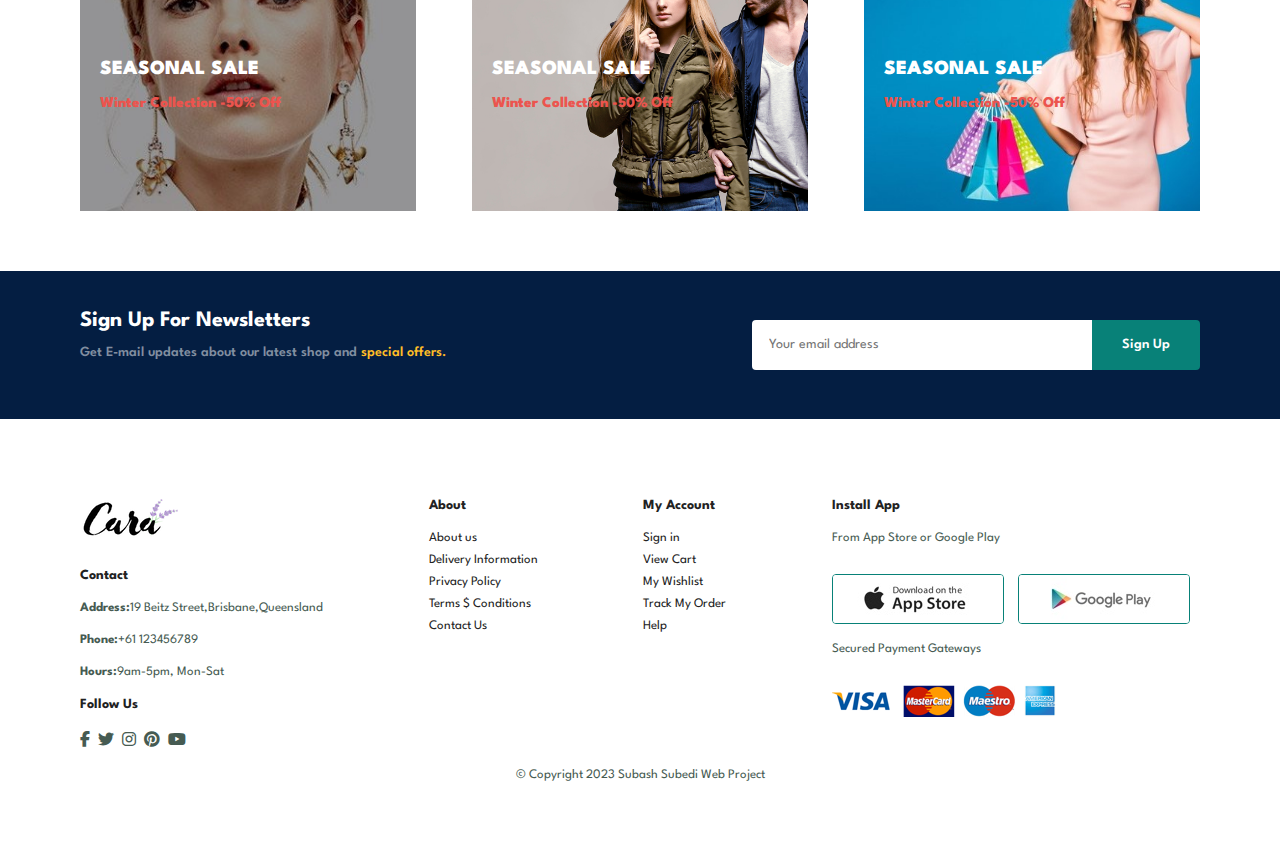
==== commit 155b3aa8: "Update index.html" ====
--- a/index.html
+++ b/index.html
@@ -430,7 +430,7 @@
                 <img src="./img/pay/pay.png" alt="">
                 </div>
                 <div class="copyright">
-                    <p>© Copyright 2023 Jianhong Kang Web Project</p>
+                    <p>© Copyright 2023 Subash Subedi Web Project</p>
                 </div>
             </div>
         </footer>
